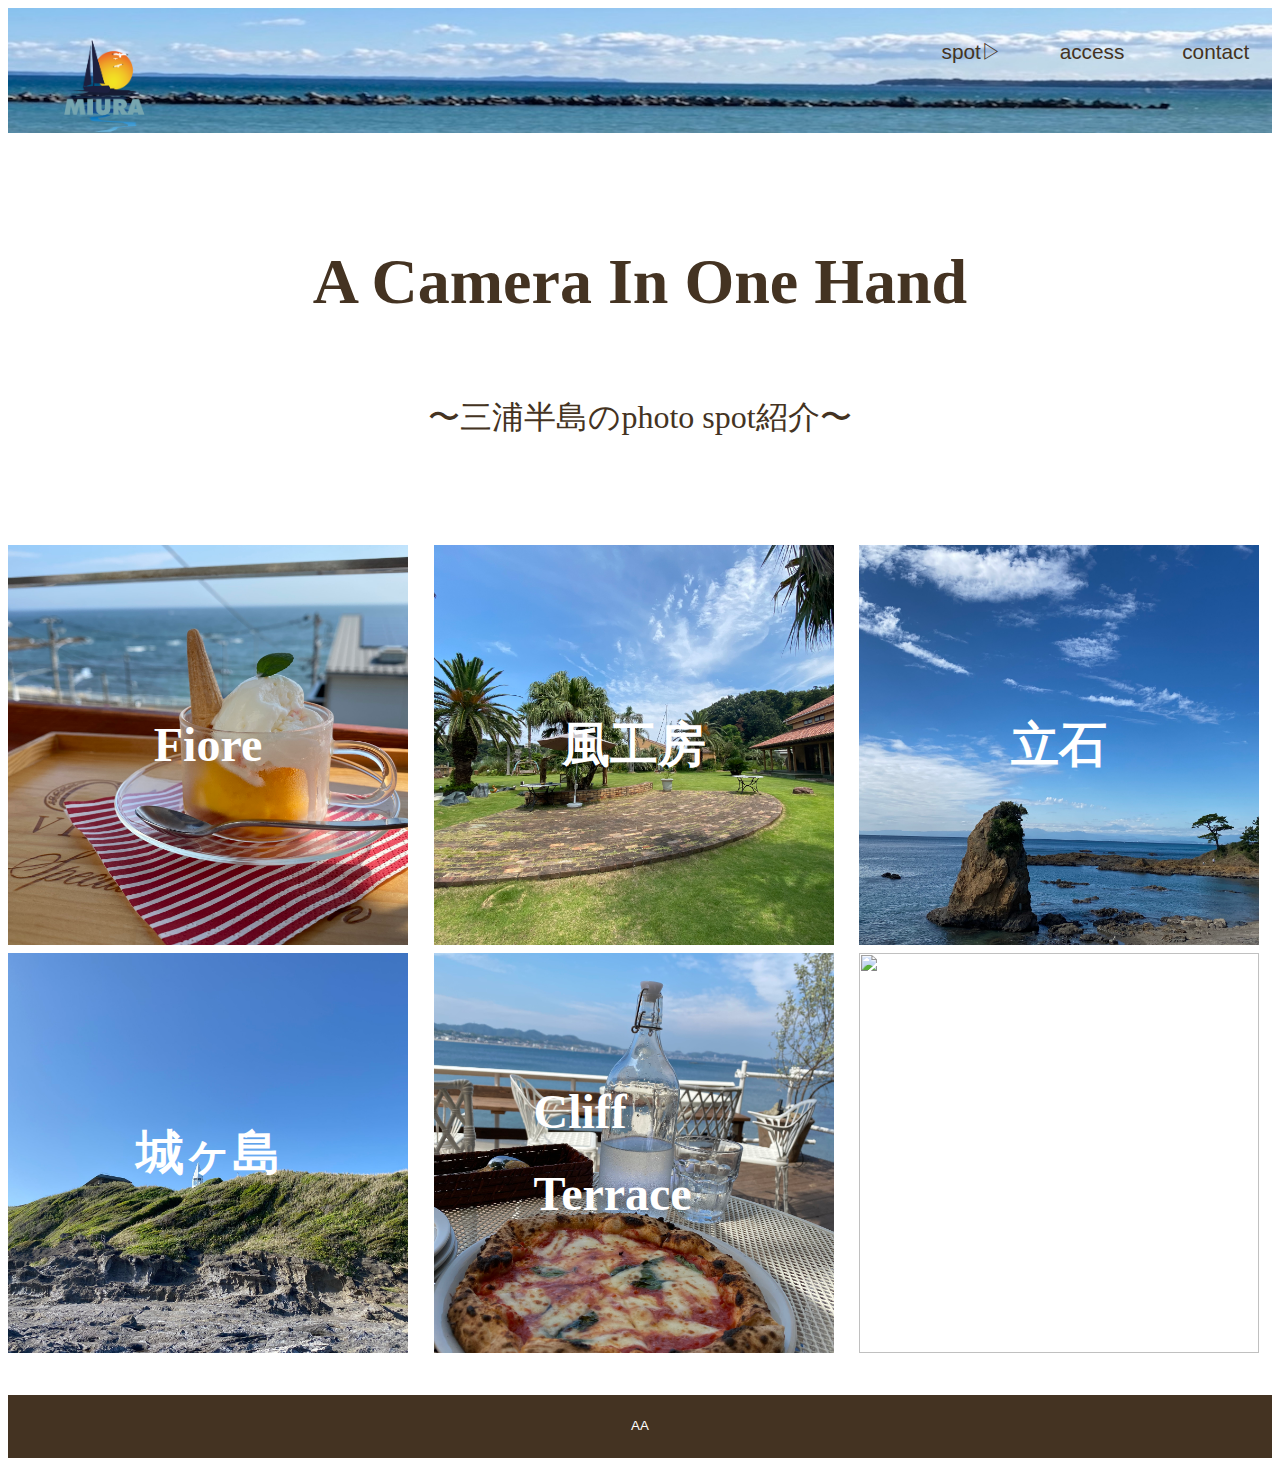
==== index.html @ 1881d77f "Update index.html" ====
<!DOCTYPE html>
<html lang="ja">
  <head>
     <meta charset="utf-8">
     <title>Miura</title>
     <meta name="description" content="三浦半島のおすすめ紹介">

<!-- CSS -->
     <link rel="stylesheet" href="http://unpkg.com/ress/dist/ress.min.css">
     <link href="https://fonts.googlapis.com/css?family=Philosopher" rel="stylesheet">
     <link href="style.css" rel="stylesheet">

<!--レスポンシブ　-->
     <meta name="viewport" content="width=device-width, initial-scale=1">

  </head>


  <body>
     <div id="home" class="big-bg">
       <header class="page-header wrapper">
         <h1><a href="index.html"><img class="logo" src="images/mainlogo.png"></a></h1>
         <!--メニュー-->
         <nav id="nav">
          <ul class="main-nav">
            <li class="has-sub"><a>spot▷</a>
              <ul class="sub">
                <li><a href="fiore.html">fiore</a></li>
                <li><a href="kazekobo.html">風工房</a></li>
                <li><a href="tateishi.html">立石</a></li>
                <li><a href="jogashima.html">城ヶ島</a></li>
                <li><a href="cliffterrace.html">Cliff Terrace</a></li>
                <li><a href="kawadu.html">河津桜</a></li>
              </ul>
             </li>  <!--spot-->

             <li><a href="access.html">access</a></li>
             <li><a href="contact.html">contact</a></li>
           </ul> <!--main-nav--->
          </nav>
       </header>

       <div class="openbtn1"><span></span><span></span><span></span></div>

     <div class="home-content wrapper">
       <h2 class="page-title">A camera in one hand</h2>
       <p>〜三浦半島のphoto spot紹介〜</p>　
     </div> <!-- home-content -->

     <div class="grid">  <!--- 写真  -->
       <div class="item">
         <a href="fiore.html"><img class="picture" src="images/home1.jpg" alt="">
         <p>Fiore</p>
         </a>
       </div>
       <div class="item">
         <a href="kazekobo.html"><img class="picture" src="images/home2.jpg" alt="">
         <p>風工房</p>
         </a>
       </div>
       <div class="item">
         <a href="tateishi.html"><img class="picture" src="images/home3.jpg" alt="">
         <p>立石</p>
         </a>
       </div>
       <div class="item">
         <a href="jogashima.html"><img class="picture" src="images/home4.jpg" alt="">
         <p>城ヶ島</p>
         </a>
       </div>
       <div class="item">
         <a href="cliffterrace.html"><img class="picture" src="images/home5.jpg" alt="">
         <p>Cliff Terrace</p>
         </a>
       </div>
       <div class="item">
         <a href="kawadu.html"><img class="picture" src="images/home10.jpg" alt="">
         <p>河津桜</p>
         </a>
       </div>
     </div><!-- /.grid -->


     <footer id="footer">
     <!--ページトップに戻る-->
       <p id="page-top"><a href="#">Page Top</a></p>
       <small>AA</small>
     </footer>

     </div><!-- /#home -->

   <script src="https://code.jquery.com/jquery-3.4.1.min.js" integrity="sha256-CSXorXvZcTkaix6Yvo6HppcZGetbYMGWSFlBw8HfCJo=" crossorigin="anonymous"></script>
   <script type="text/javascript" src="index.js"></script>
 </body>
</html>
---- style.css ----
@charset "UTF-8";
/*　共通部分
------------------------------ */
/*HEADER */
.logo {
   width: 90px;
   margin-top: 5px;
}

html {
   font-size:100%;
}
body {
   font-family:"Yu Gothic Medium", "遊ゴシック Medium", YuGothic, "遊ゴシック体", "ヒラギノ角ゴ Pro W3", sans-serif;
   line-height: 1.7;
}
a {
    text-decoration: none;
}
img {
    max-width: 100%;
}

/*header背景*/
.page-header {
    display: flex;
    justify-content: space-between;
}
.big-bg {
    background-image: url(./images/mainhome.jpg);
    height: 125px;
    margin-bottom: 40px;
    background-size: cover;
}
.wrapper {
    max-width: 1600px;
    margin: 0 auto;
    padding: 0 4%;
}


/* ハンバーガーアイコン---------------------------------*/
/*ボタン全体の形状*/
.openbtn1 {
  /*はじめは非表示に*/
    display: none;
  /*ボタンの位置*/
    position:fixed;
    top:10px;
    right: 10px;
    z-index: 999;
  /*ボタンの形状*/
    background:#666;
    cursor: pointer;
    width: 50px;
    height:50px;
    border-radius: 5px;
}

/*ボタンのアイコン設定*/
.openbtn1 span {
    display: inline-block;
    transition: all .4s;
    position: absolute;
    left: 14px;
    height: 3px;
    border-radius: 2px;
    background-color: #fff;
    width: 45%;
}

.openbtn1 span:nth-of-type(1) {
    top:15px; 
}

.openbtn1 span:nth-of-type(2) {
    top:23px;
}

.openbtn1 span:nth-of-type(3) {
    top:31px;
}

/*activeクラスが付与された後のボタンのアイコン設定*/
.openbtn1.active span:nth-of-type(1) {
    top: 18px;
    left: 18px;
    transform: translateY(6px) rotate(-45deg);
    width: 30%;
}

.openbtn1.active span:nth-of-type(2) {
    opacity: 0;
}

.openbtn1.active span:nth-of-type(3) {
    top: 30px;
    left: 18px;
    transform: translateY(-6px) rotate(45deg);
    width: 30%;
}

/*fadeDownクラスが付与された後のボタンの出現アニメーション設定*/
.fadeDown {
    animation-name: fadeDownAnime;
    animation-duration: 0.5s;
    animation-fill-mode: forwards;
    opacity: 0;
    display: block;
}
@keyframes fadeDownAnime {
  from {
    opacity: 0;
    transform: translateY(-100px);
  }

  to {
    opacity: 1;
    transform: translateY(0);
  }
}

/*.doneクラスがついたヘッダー*/
.page-header.dnone {
    opacity: 0;/*透過0にして非表示に*/
}

/*メニューボタンをクリックした際に付与されるpanelactiveクラスがついたら*/
.page-header.dnone.panelactive {
    opacity: 1;/*不透明にして出現*/
}


/*==ヘッダーのテキストナビゲーションの形状*/
.main-nav {
    list-style: none;
    display: flex;
    justify-content: center;
    gap: 15%;
}

#nav ul li a {
    display: block;
    text-decoration: none;
    color: #432;
    padding:10px;
    font-size: 1.3rem;
}
#contact .main-nav li a {
  color: #fff;
}
#contact .sub li a {
  color: #432;
}

#nav ul li.current a,
#nav ul li a:hover {
    color: #0090aa; 
}

/*.doneクラスがついたヘッダーのテキストナビゲーションの形状*/
.page-header.dnone #nav {
    /*固定位置にして最背面に*/
    position:fixed;
    top: 0;
    left: 0;
    z-index: -1;
    /*高さと幅*/  
    width:100%;
    height: 100vh;
    /*天地中央＆テキスト中央揃え*/  
    display: flex;
    justify-content: center;
    align-items: center;
    text-align: center;
    /*はじめは透過0に*/  
    opacity: 0;
    transition: all 0.4s;
}

/*メニューボタンをクリックした際に付与されるpanelactiveクラスがついたナビゲーションの形状*/
.page-header.dnone.panelactive #nav {
    opacity: 1;/*不透明に*/
    z-index:3;/*最前面に*/
    background:#eee;
}

.page-header.dnone.panelactive #nav ul {
    display:block;/*flexの横並びをblockにして縦並びに*/
}


/*リストの形状*/

.page-header.dnone.panelactive #nav li a {
    color: #432;
    text-decoration: none;
    padding:10px;
    display: block;
    text-transform: uppercase;
    letter-spacing: 0.1em;
    font-weight: bold;
    transition:all 0.3s;
}
/*アコーディオン*/
/*2階層目以降は横並びにしない*/
.sub {
    display: block;
    list-style: none;
}
/*下の階層のulや矢印の基点にするためliにrelativeを指定*/
nav ul li {
    position: relative;
}

/*== 2・3階層目の共通設定 */
/*下の階層を持っているulの指定*/
nav li.has-sub ul {
  /*絶対配置で位置を指定*/
    position: absolute;
    left:100%;/*0=縦方向*/
    top:10px;/*62px=縦方向*/
    z-index: 4;
  /*形状を指定*/
    background: #eee;
    width:180px;
  /*はじめは非表示*/
    visibility: hidden;
    opacity: 0;
  /*アニメーション設定*/
    transition: all .3s;
}

/*hoverしたら表示*/
nav li.has-sub:hover > ul,
nav li.has-sub ul li:hover > ul,
nav li.has-sub:active > ul,
nav li.has-sub ul li:active > ul {
    visibility: visible;
    opacity: 1;
}

/*ナビゲーションaタグの形状*/
nav li.has-sub ul li a {
    color: #fff;
    border-bottom:solid 1px lightgray;
}

nav li.has-sub ul li:last-child a {
    border-bottom:none;
}

nav li.has-sub ul li a:hover,
nav li.has-sub ul li a:active {
    background:lightgray;
}


/* タイトルとp */
.home-content wrapper {
    margin-top: 10px;
    /*max-width: 600px;*/
}
.page-title {
    font-size: 4rem;
    font-family: "遊ゴシック体";
    text-transform: capitalize;
    font-weight: bold;
    color: #432;
    text-align: center;
}

.home-content p {
    font-size: 2rem;
    font-family: "遊ゴシック体";
    text-transform: none;
    font-weight: normal;
    color: #432;
    text-align: center;
    margin: 10px 0 10px;
}

/* HOMEの写真　*/
.grid {
    display: grid;
    gap: 1%;
    grid-template-columns: repeat(auto-fit, minmax(400px, 1fr));
    margin-top: 5%;
    margin-bottom: 50px;
}
.item {
    position: relative;
    width: 400px;
    height: 400px;
}
.item p {
    position: absolute;
    color: #fff;
    font-weight: bold;
    font-size: 3rem;
    font-family: cursive;
    top: 50%;
    left: 50%;
    -ms-transform: translate(-50%,-50%);
    -webkit-transform: translate(-50%,-50%);
    transform: translate(-50%,-50%);
    margin: 0;
    padding: 0;
}
.item img:hover {
    -webkit-filter: grayscale(100%);
    -moz-filter: grayscale(100%);
    -ms-filter: grayscale(100%);
    -o-filter: grayscale(100%);
    filter: grayscale(100%);
}
.item img {
    width: 400px;
    height: 400px;
    object-fit: cover;
}

/*各ページ-----------------------------------------------------*/
.sub-title {
    font-size: 2.5rem;
    font-family: "遊ゴシック体";
    text-transform: uppercase;
    font-weight: normal;
    text-align: center;
    color: #432;
    display: flex;
    flex-direction: column;
}
.sub-title img {
    width: 90%; /*1200px*/
    height: 50%; /*650px*/
    object-fit: cover;
    margin: 0 auto;
}

.page-contents {
    display: grid;
    gap: 50px;
    grid-template-columns: repeat(auto-fit, minmax(350px, 1fr));
    margin-top: 6%;
    margin-bottom: 50px;
}
.item-title {
    border-bottom: 3px dotted #000;
    font-family: "遊ゴシック体";
    font-size: 1.25rem;
    font-weight: bold;
    color: #432;
    width: 350px;
}
.image img {
    width: 350px;
    height: 350px;
    margin-top: 10px;
    float: left;
}
.item-txt {
    font-family: "遊ゴシック体";
    font-size: 1rem;
    color: #432;
    width: 250px;
    height: 250px;
    margin-top: 10px;
    margin-left: 20px;
    float: left;
}
/* 地図　*/
#location {
    padding: 4% 0;
    font-family: "遊ゴシック体";
    color: #432;
}
#location .wrapper {
    display: flex;
    justify-content: space-around;
}
.location-info {
    width: 40%;
}
.location-info p {
    padding: 12px 10px;
    font-size: 1rem;
}
.location-map {
    width: 50%;
}
.location-title {
    border-bottom: 3px dotted #000;
    font-size: 1.25rem;
    text-transform: uppercase;
}

/* iframe */
iframe {
    width: 100%;
}
/*access------------------------------------------------*/
.access-title {
    font-size: 2.5rem;
    font-family: "遊ゴシック体";
    text-transform: uppercase;
    font-weight: normal;
    text-align: center;
    color: #432;
}
.access-title p {
    background-color: blanchedalmond;
    margin: 50px 10px;
}
.access-contents {
    display: flex;
    flex-direction: column;
}

.access-contents img {
    width: auto;
    height: auto;
}
/* Contact---------------------------------------------*/
#contact {
    background-image: url(./images/contact.jpg);
    min-height: 100vh;
    background-size: cover;
    background-position: center top;
    background-repeat: no-repeat;
    margin: 0;
}
#contact .page-title {
    color: #fff;
    margin-top: 5px;
    margin-bottom: 5px;
}

/*フォーム　*/
/*form div {
    margin-bottom: 14px;
}*/
label {
    font-size: 1.125rem;
    margin-bottom: 10px;
    display: block;
    color: #fff;
}
input[type="text"],
input[type="email"],
textarea {
    background: rgba(255,255,255,.5);
    border: 1px #fff solid;
    border-radius: 5px;
    padding: 10px;
    font-size: 1rem;
}
input[type="text"],
input[type="email"] {
    width: 100%;
    max-width: 240px;
}
textarea {
    width: 100%;
    max-width: 480px;
    height: 6rem;
}
input[type="submit"] {
    border: none;
    cursor: pointer;
    line-height: 1;
}
.button {
    font-size: 1.2rem;
    background: #0090aa;
    color: #fff;
    border-radius: 5px;
    padding: 10px 20px;
}
.button:hover {
    background:#004b83;
}

/*----------------------pagetop-----------------*/
#page-top a {
    display: flex;
    justify-content:center;
    align-items:center;
    background:#004b83;
    border-radius: 5px;
    width: 60px;
    height: 60px;
    color: #fff;
    text-align: center;
    text-transform: uppercase;
    text-decoration: none;
    font-size:0.6rem;
    transition:all 0.3s;
}
#page-top a:hover {
    background: #777;
}

  /*リンクを右下に固定*/
#page-top {
    position: fixed;
    right: 10px;
    bottom:10px;
    z-index: 2;
  /*はじめは非表示*/
    opacity: 0;
    transform: translateY(100px);
}

  /*　上に上がる動き　*/

#page-top.UpMove {
    animation: UpAnime 0.5s forwards;
}
@keyframes UpAnime {
    from {
      opacity: 0;
      transform: translateY(100px);
    }
    to {
      opacity: 1;
    transform: translateY(0);
    }
}

  /*　下に下がる動き　*/
#page-top.DownMove {
    animation: DownAnime 0.5s forwards;
}
@keyframes DownAnime {
    from {
      opacity: 1;
      transform: translateY(0);
    }
    to {
      opacity: 1;
      transform: translateY(100px);
    }
}
/*------------------footer--------------------------*/
small {
    background:#432;
    color:#fff;
    display: block;
    text-align: center;
    padding:20px;
}
#footer {
    position: relative;
    z-index: 2;
}



/*モバイル版
--------------------------------------------------------------------------　*/
@media (max-width: 600px) {
  .page-title {
      font-size: 2.5rem;
  }
  .page-header {
      flex-direction: column;
      align-items: center;
  }
  .main-nav {
     justify-content: space-between;
  }
   /* HOME */
  .home-content {
      margin-top: 20%;
  }
  .grid {
      min-height: 3500px;
      width: 100%;
  }
  /*.item {
     width: 350px;
     height: 350px;
  }*/
 /* .item img {
     width: 350px;
     height: 350px;
  }*/
  /* 各ページ */
  .page-contents {
      flex-direction: column;
  }
  #location {
      flex-direction: column;
  }

  /* access */
  .access-content {
      margin-top: 20%;
  }

  /* CONTACT */
  #contact .page-title {
      margin-top: 5%;
  }
  /*フォーム　*/
  input[type="text"],
  input[type="email"],
  textarea {
      max-width: 100%;
  }
  /*地図*/
  #location .wrapper {
     flex-direction: column;
  }
  .location-info,
  .location-map {
     width: 100%;
  }
  /*footer*/
   #footer{
      width: 100%;
  }
}/*media*/
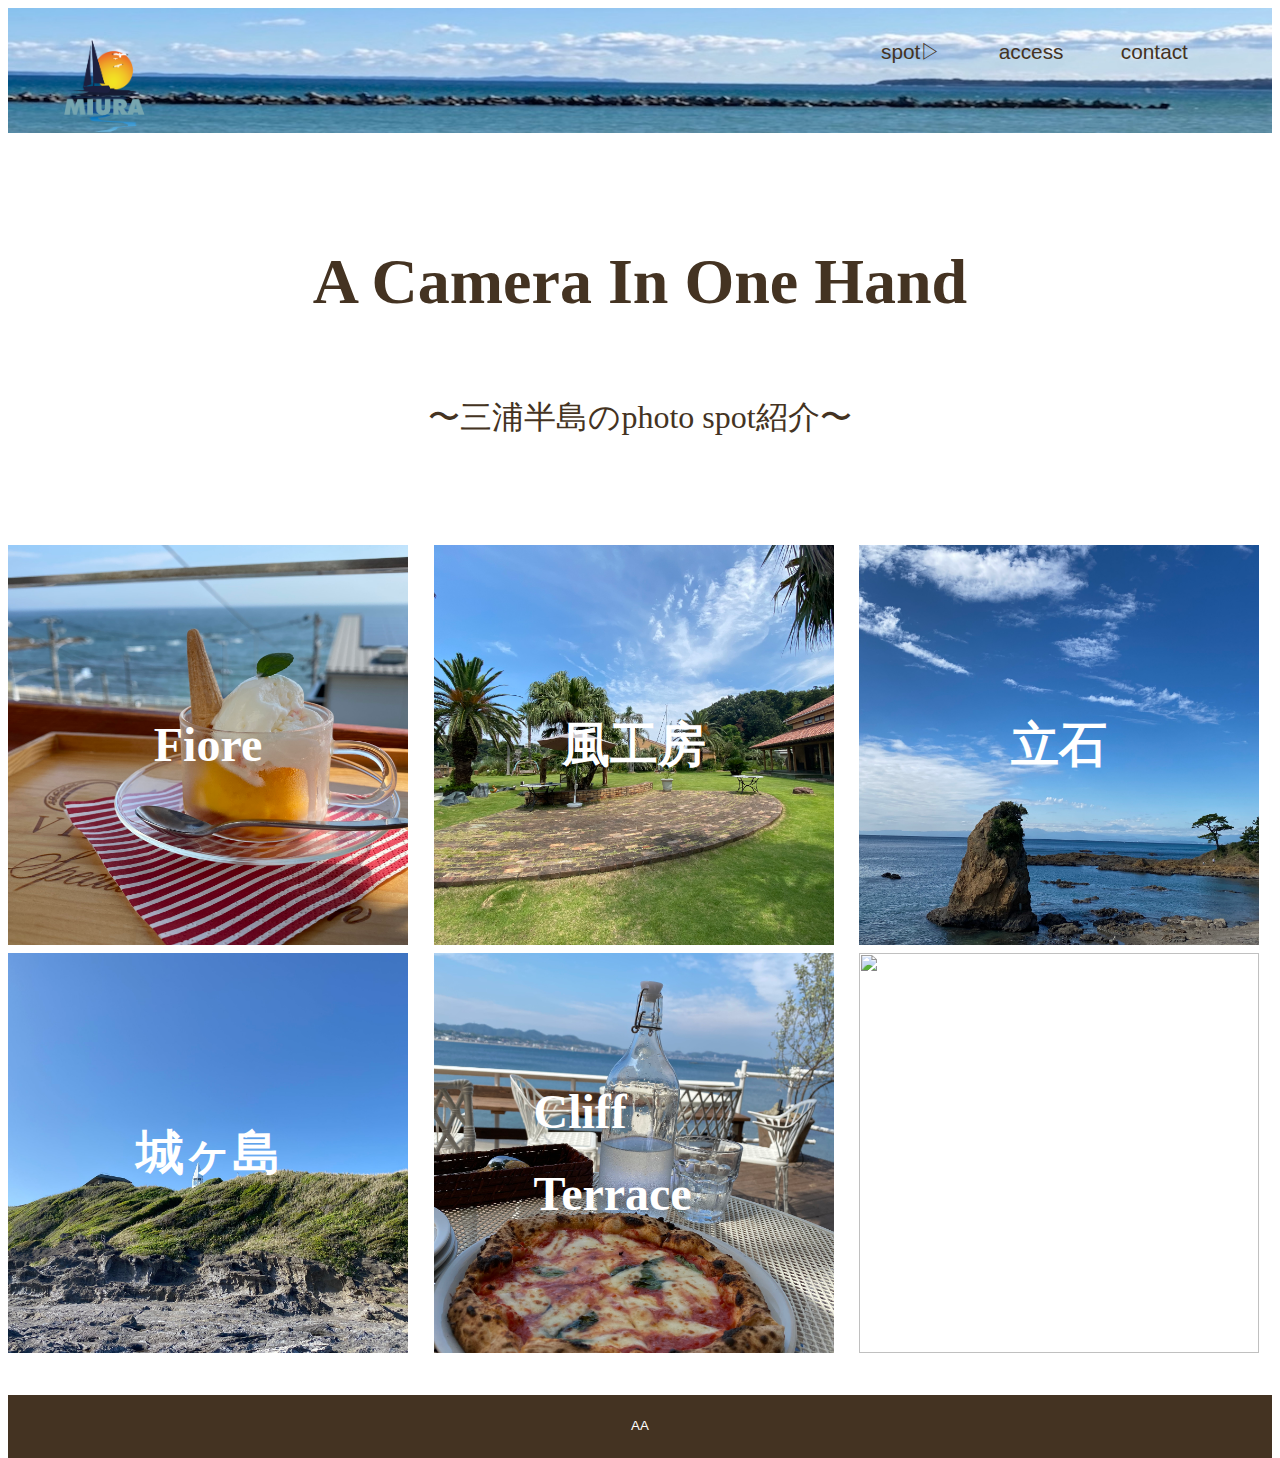
==== commit 33cdb17c: "Update index.html" ====
--- a/index.html
+++ b/index.html
@@ -23,7 +23,7 @@
          <!--メニュー-->
          <nav id="nav">
           <ul class="main-nav">
-            <li class="has-sub"><a>spot▷</a>
+            <li class="has-sub"><a>spot<span>▷</span></a>
               <ul class="sub">
                 <li><a href="fiore.html">fiore</a></li>
                 <li><a href="kazekobo.html">風工房</a></li>
--- a/style.css
+++ b/style.css
@@ -132,11 +132,16 @@
 
 
 /*==ヘッダーのテキストナビゲーションの形状*/
+#nav {
+    width: 374px;
+}
 .main-nav {
     list-style: none;
     display: flex;
     justify-content: center;
-    gap: 15%;
+    gap: 10%;
+    padding-left: 0;
+    padding-right: 0;
 }
 
 #nav ul li a {
@@ -233,9 +238,7 @@
 
 /*hoverしたら表示*/
 nav li.has-sub:hover > ul,
-nav li.has-sub ul li:hover > ul,
-nav li.has-sub:active > ul,
-nav li.has-sub ul li:active > ul {
+nav li.has-sub:active > ul {
     visibility: visible;
     opacity: 1;
 }
@@ -570,6 +573,10 @@
   .main-nav {
      justify-content: space-between;
   }
+  nav li.has-sub ul {
+     left: 0;
+     top: 62px;
+  }
    /* HOME */
   .home-content {
       margin-top: 20%;
@@ -577,21 +584,28 @@
   .grid {
       min-height: 3500px;
       width: 100%;
-  }
-  /*.item {
+      row-gap: 1%;
+  }
+  .item {
      width: 350px;
      height: 350px;
-  }*/
- /* .item img {
+  }
+  .item img {
      width: 350px;
      height: 350px;
-  }*/
+  }
+   
   /* 各ページ */
   .page-contents {
       flex-direction: column;
   }
-  #location {
-      flex-direction: column;
+  /*地図*/
+  #location .wrapper {
+     flex-direction: column;
+  }
+  .location-info,
+  .location-map {
+     width: 100%;
   }
 
   /* access */
@@ -607,16 +621,9 @@
   input[type="text"],
   input[type="email"],
   textarea {
-      max-width: 100%;
-  }
-  /*地図*/
-  #location .wrapper {
-     flex-direction: column;
-  }
-  .location-info,
-  .location-map {
-     width: 100%;
-  }
+      max-width: 80%;
+  }
+  
   /*footer*/
    #footer{
       width: 100%;
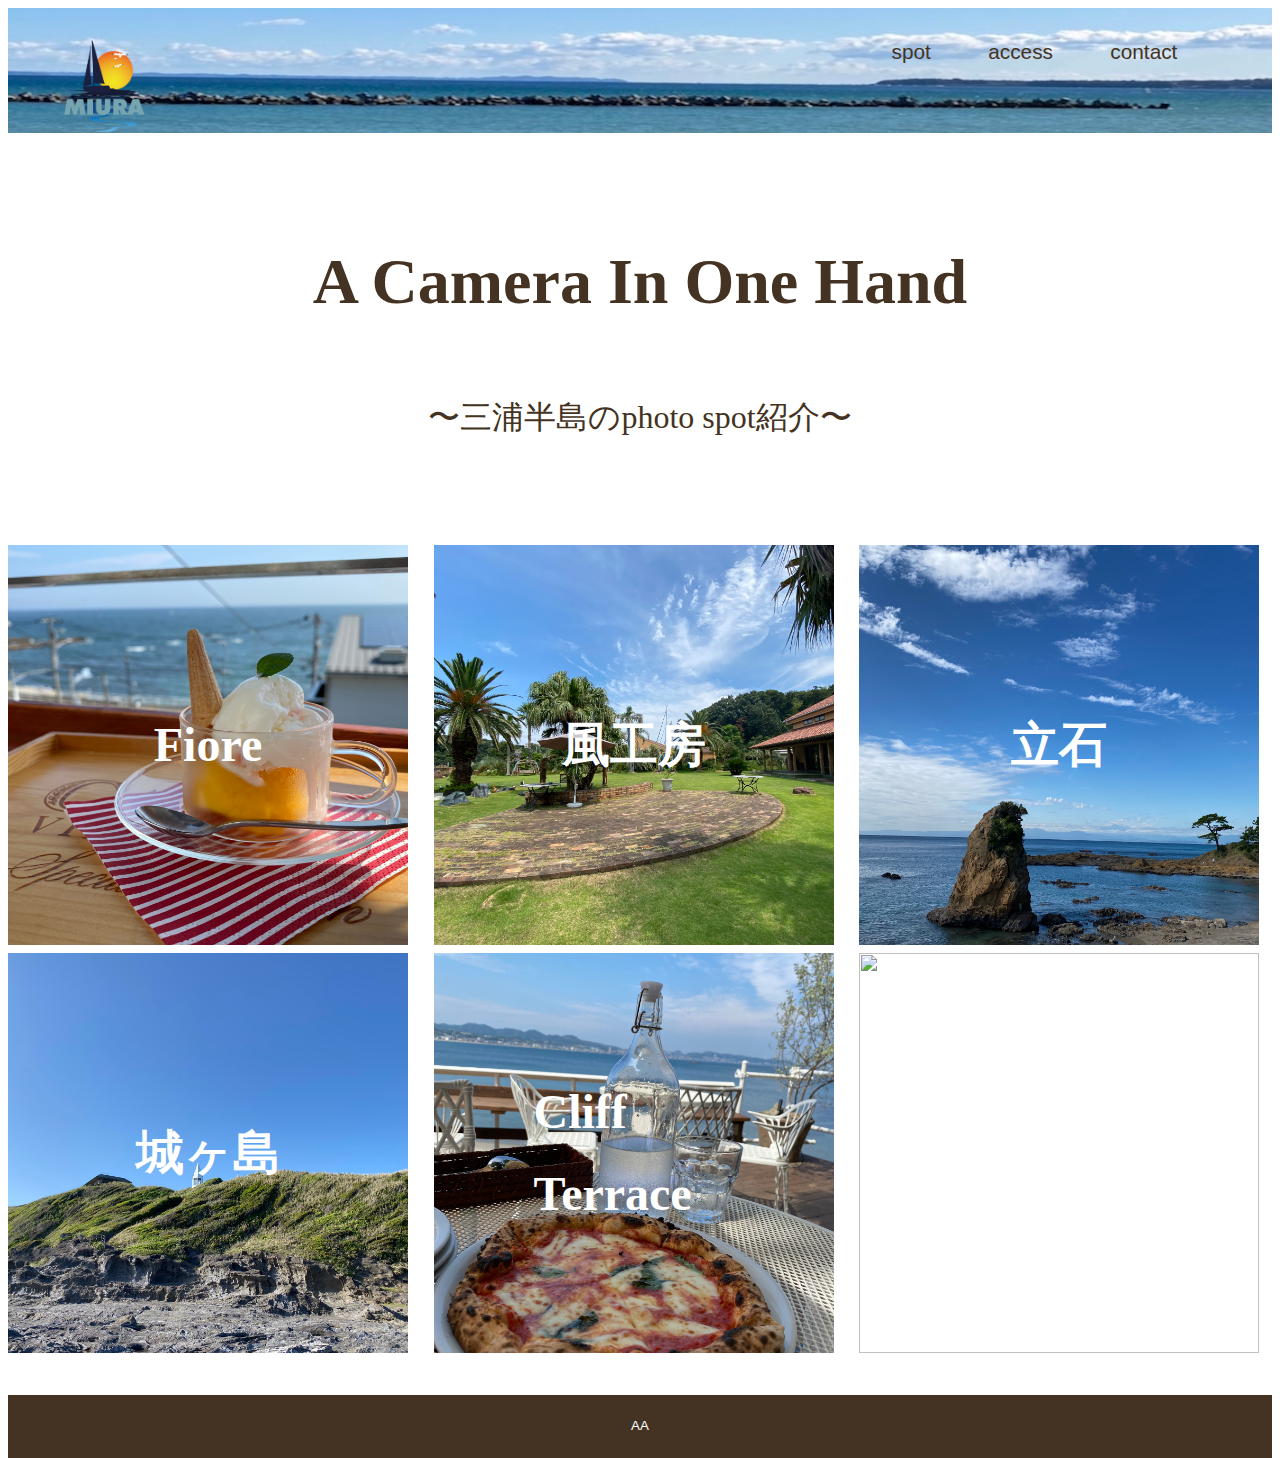
==== commit b9881c72: "Update index.html" ====
--- a/index.html
+++ b/index.html
@@ -23,7 +23,7 @@
          <!--メニュー-->
          <nav id="nav">
           <ul class="main-nav">
-            <li class="has-sub"><a>spot<span>▷</span></a>
+            <li class="has-sub"><a>spot</a>
               <ul class="sub">
                 <li><a href="fiore.html">fiore</a></li>
                 <li><a href="kazekobo.html">風工房</a></li>
--- a/style.css
+++ b/style.css
@@ -573,7 +573,7 @@
   .main-nav {
      justify-content: space-between;
   }
-  nav li.has-sub ul {
+  nav li.has-sub ul {/*縦方向*/
      left: 0;
      top: 62px;
   }
@@ -623,7 +623,13 @@
   textarea {
       max-width: 80%;
   }
-  
+  textarea {
+     height: 2rem;
+  }
+  .button {
+     font-size: 1rem;
+     padding: 13px 25px;
+  }
   /*footer*/
    #footer{
       width: 100%;
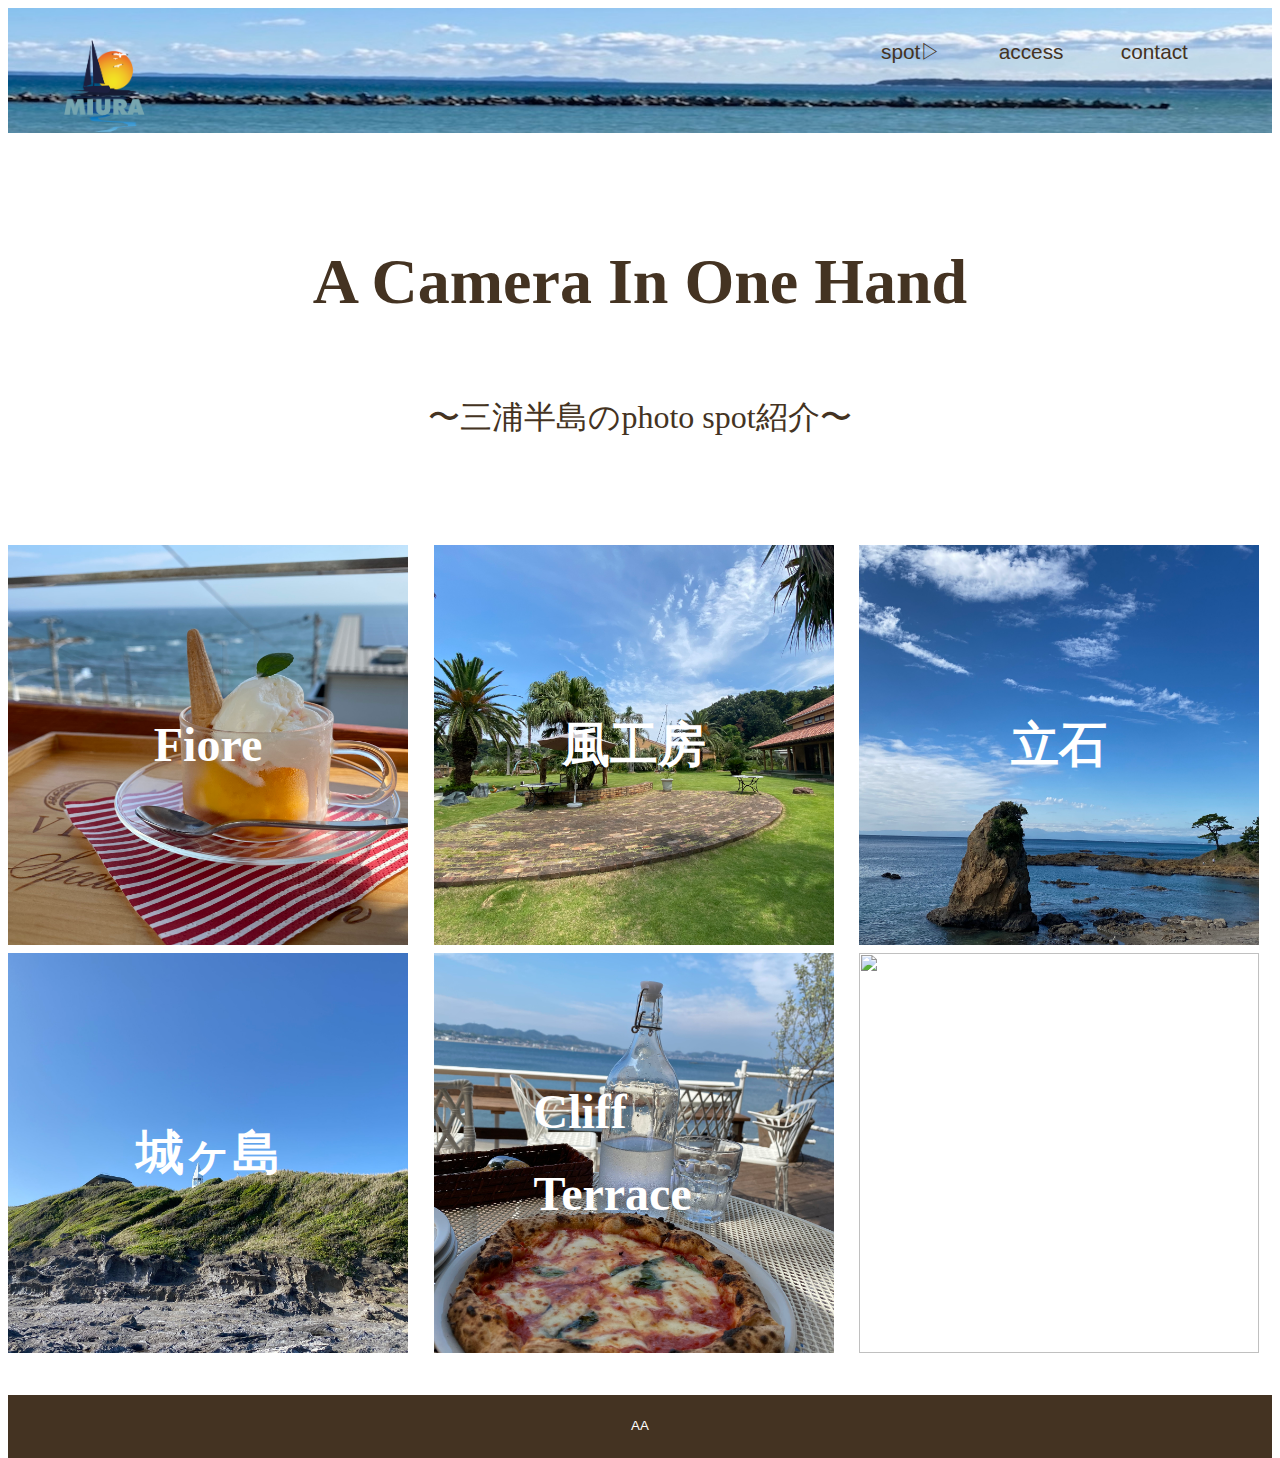
==== commit 285b2bce: "Update index.html" ====
--- a/index.html
+++ b/index.html
@@ -23,7 +23,7 @@
          <!--メニュー-->
          <nav id="nav">
           <ul class="main-nav">
-            <li class="has-sub"><a>spot</a>
+            <li class="has-sub"><a>spot▷</a>
               <ul class="sub">
                 <li><a href="fiore.html">fiore</a></li>
                 <li><a href="kazekobo.html">風工房</a></li>
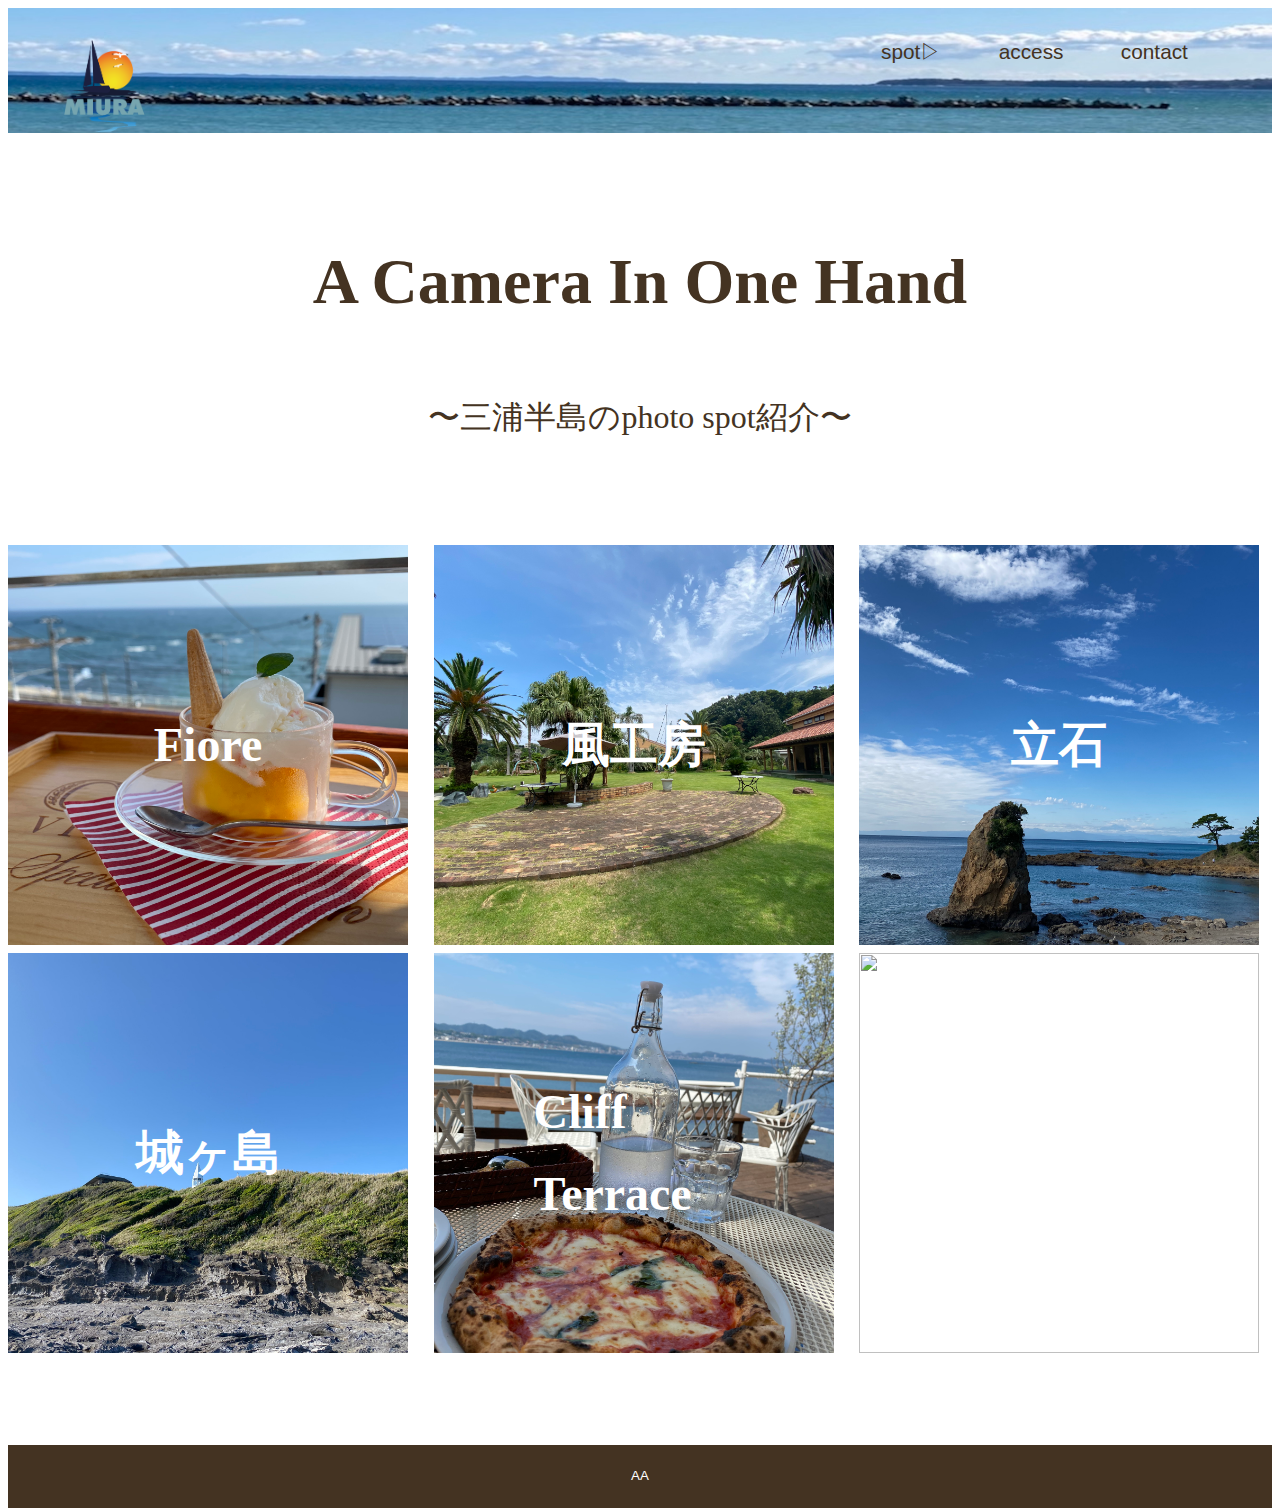
==== commit 9c66f679: "Update index.html" ====
--- a/index.html
+++ b/index.html
@@ -1,27 +1,26 @@
 <!DOCTYPE html>
 <html lang="ja">
   <head>
-     <meta charset="utf-8">
-     <title>Miura</title>
-     <meta name="description" content="三浦半島のおすすめ紹介">
+    <meta charset="utf-8">
+    <title>Miura</title>
+    <meta name="description" content="三浦半島のおすすめ紹介">
 
 <!-- CSS -->
-     <link rel="stylesheet" href="http://unpkg.com/ress/dist/ress.min.css">
-     <link href="https://fonts.googlapis.com/css?family=Philosopher" rel="stylesheet">
-     <link href="style.css" rel="stylesheet">
+    <link rel="stylesheet" href="http://unpkg.com/ress/dist/ress.min.css">
+    <link href="https://fonts.googlapis.com/css?family=Philosopher" rel="stylesheet">
+    <link href="style.css" rel="stylesheet">
 
 <!--レスポンシブ　-->
-     <meta name="viewport" content="width=device-width, initial-scale=1">
+    <meta name="viewport" content="width=device-width, initial-scale=1">
 
   </head>
 
-
   <body>
-     <div id="home" class="big-bg">
-       <header class="page-header wrapper">
-         <h1><a href="index.html"><img class="logo" src="images/mainlogo.png"></a></h1>
-         <!--メニュー-->
-         <nav id="nav">
+    <div id="home" class="big-bg">
+      <header class="page-header wrapper">
+        <h1><a href="index.html"><img class="logo" src="images/mainlogo.png"></a></h1>
+       <!--メニュー-->
+        <nav id="nav">
           <ul class="main-nav">
             <li class="has-sub"><a>spot▷</a>
               <ul class="sub">
@@ -32,64 +31,60 @@
                 <li><a href="cliffterrace.html">Cliff Terrace</a></li>
                 <li><a href="kawadu.html">河津桜</a></li>
               </ul>
-             </li>  <!--spot-->
+            </li>  <!--spot-->
+            <li><a href="access.html">access</a></li>
+            <li><a href="contact.html">contact</a></li>
+          </ul> <!--main-nav--->
+        </nav>
+      </header>
 
-             <li><a href="access.html">access</a></li>
-             <li><a href="contact.html">contact</a></li>
-           </ul> <!--main-nav--->
-          </nav>
-       </header>
+      <div class="openbtn1"><span></span><span></span><span></span></div>
 
-       <div class="openbtn1"><span></span><span></span><span></span></div>
+      <div class="home-content wrapper">
+        <h2 class="page-title">A camera in one hand</h2>
+        <p>〜三浦半島のphoto spot紹介〜</p>　
+      </div> <!-- home-content -->
 
-     <div class="home-content wrapper">
-       <h2 class="page-title">A camera in one hand</h2>
-       <p>〜三浦半島のphoto spot紹介〜</p>　
-     </div> <!-- home-content -->
+      <div class="grid">  <!--- 写真  -->
+        <div class="item">
+          <a href="fiore.html"><img class="picture" src="images/home1.jpg" alt="">
+          <p>Fiore</p>
+          </a>
+        </div>
+        <div class="item">
+          <a href="kazekobo.html"><img class="picture" src="images/home2.jpg" alt="">
+          <p>風工房</p>
+          </a>
+        </div>
+        <div class="item">
+          <a href="tateishi.html"><img class="picture" src="images/home3.jpg" alt="">
+          <p>立石</p>
+          </a>
+        </div>
+        <div class="item">
+          <a href="jogashima.html"><img class="picture" src="images/home4.jpg" alt="">
+          <p>城ヶ島</p>
+          </a>
+        </div>
+        <div class="item">
+          <a href="cliffterrace.html"><img class="picture" src="images/home5.jpg" alt="">
+          <p>Cliff Terrace</p>
+          </a>
+        </div>
+        <div class="item">
+          <a href="kawadu.html"><img class="picture" src="images/home10.jpg" alt="">
+          <p>河津桜</p>
+          </a>
+        </div>
+      </div><!-- /.grid -->
+      <footer id="footer">
+       <!--ページトップに戻る-->
+        <p id="page-top"><a href="#">Page Top</a></p>
+        <small>AA</small>
+      </footer>
+    </div><!-- /#home -->
 
-     <div class="grid">  <!--- 写真  -->
-       <div class="item">
-         <a href="fiore.html"><img class="picture" src="images/home1.jpg" alt="">
-         <p>Fiore</p>
-         </a>
-       </div>
-       <div class="item">
-         <a href="kazekobo.html"><img class="picture" src="images/home2.jpg" alt="">
-         <p>風工房</p>
-         </a>
-       </div>
-       <div class="item">
-         <a href="tateishi.html"><img class="picture" src="images/home3.jpg" alt="">
-         <p>立石</p>
-         </a>
-       </div>
-       <div class="item">
-         <a href="jogashima.html"><img class="picture" src="images/home4.jpg" alt="">
-         <p>城ヶ島</p>
-         </a>
-       </div>
-       <div class="item">
-         <a href="cliffterrace.html"><img class="picture" src="images/home5.jpg" alt="">
-         <p>Cliff Terrace</p>
-         </a>
-       </div>
-       <div class="item">
-         <a href="kawadu.html"><img class="picture" src="images/home10.jpg" alt="">
-         <p>河津桜</p>
-         </a>
-       </div>
-     </div><!-- /.grid -->
-
-
-     <footer id="footer">
-     <!--ページトップに戻る-->
-       <p id="page-top"><a href="#">Page Top</a></p>
-       <small>AA</small>
-     </footer>
-
-     </div><!-- /#home -->
-
-   <script src="https://code.jquery.com/jquery-3.4.1.min.js" integrity="sha256-CSXorXvZcTkaix6Yvo6HppcZGetbYMGWSFlBw8HfCJo=" crossorigin="anonymous"></script>
-   <script type="text/javascript" src="index.js"></script>
- </body>
+    <script src="https://code.jquery.com/jquery-3.4.1.min.js" integrity="sha256-CSXorXvZcTkaix6Yvo6HppcZGetbYMGWSFlBw8HfCJo=" crossorigin="anonymous"></script>
+    <script type="text/javascript" src="index.js"></script>
+  </body>
 </html>
--- a/style.css
+++ b/style.css
@@ -37,7 +37,6 @@
     margin: 0 auto;
     padding: 0 4%;
 }
-
 
 /* ハンバーガーアイコン---------------------------------*/
 /*ボタン全体の形状*/
@@ -289,7 +288,8 @@
     gap: 1%;
     grid-template-columns: repeat(auto-fit, minmax(400px, 1fr));
     margin-top: 5%;
-    margin-bottom: 50px;
+    margin-bottom: 100px;
+    height: auto;
 }
 .item {
     position: relative;
@@ -582,7 +582,7 @@
       margin-top: 20%;
   }
   .grid {
-      min-height: 3500px;
+      height: auto;/*3500px*/
       width: 100%;
       row-gap: 1%;
   }
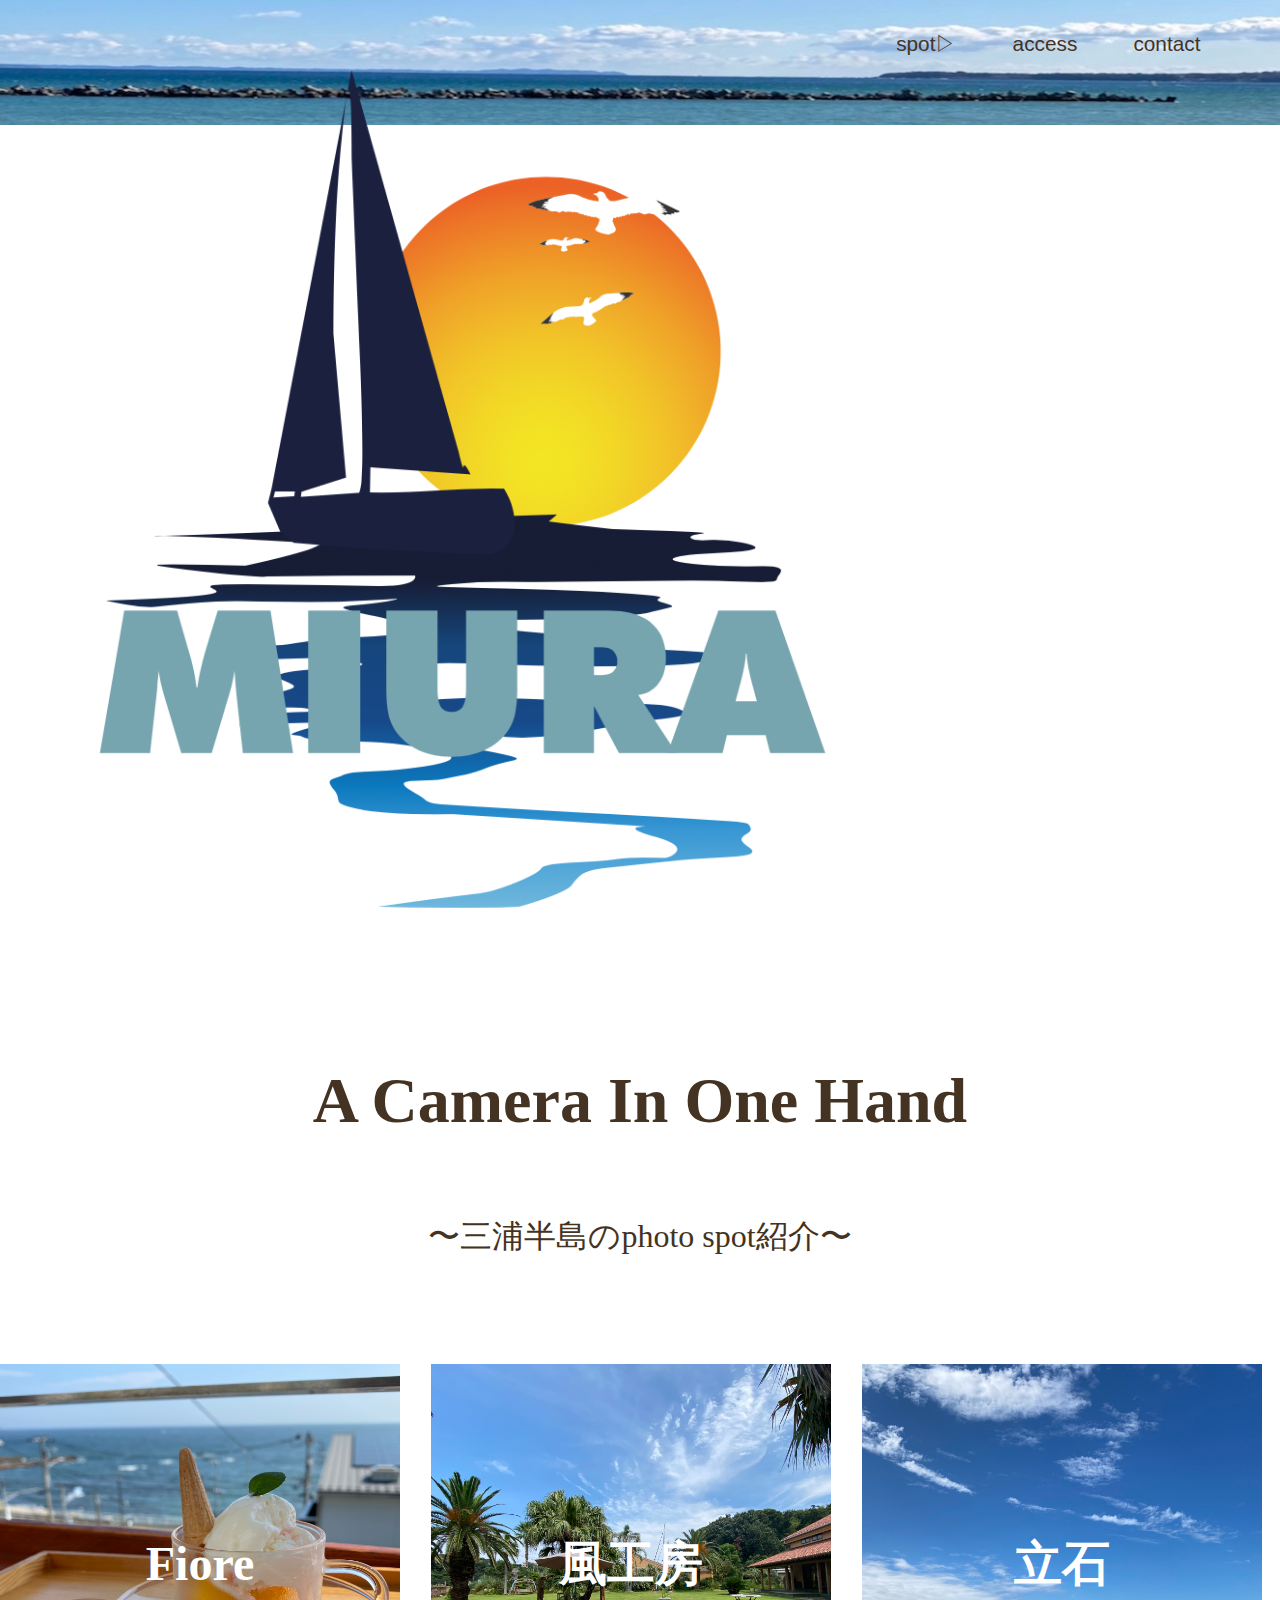
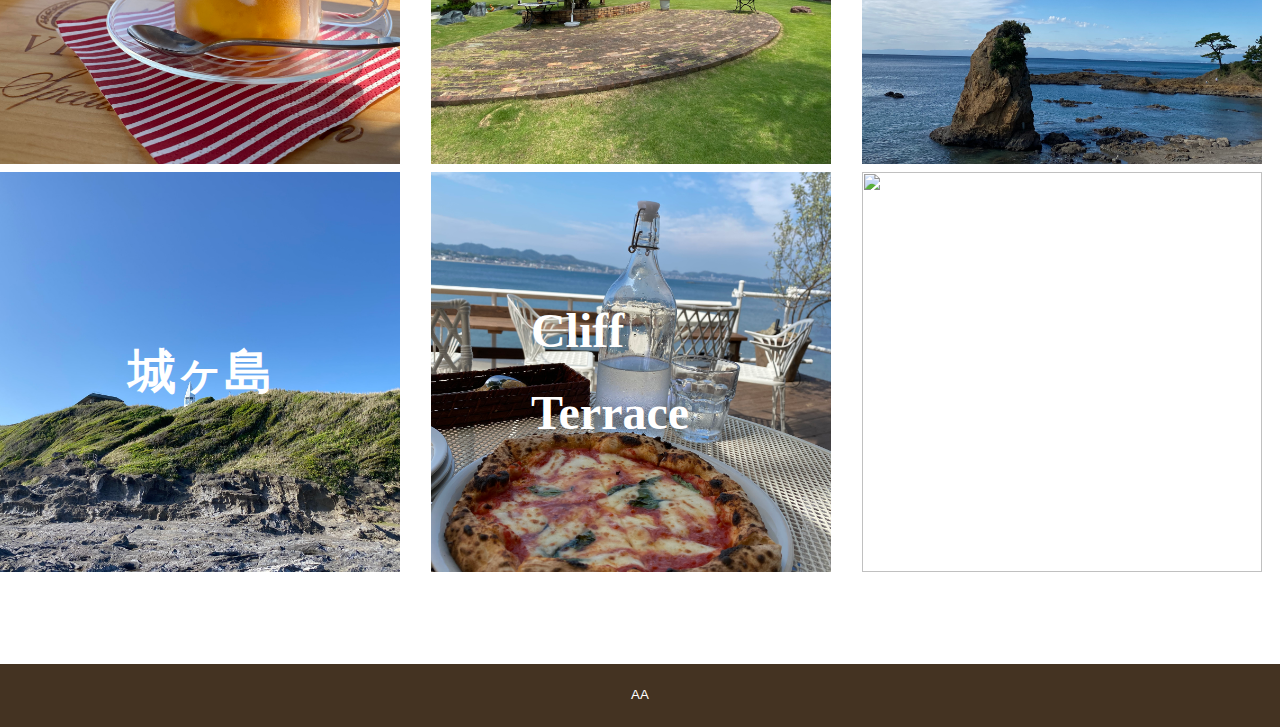
==== commit 992f2b65: "Update index.html" ====
--- a/index.html
+++ b/index.html
@@ -18,7 +18,7 @@
   <body>
     <div id="home" class="big-bg">
       <header class="page-header wrapper">
-        <h1><a href="index.html"><img class="logo" src="images/mainlogo.png"></a></h1>
+        <h1><a href="index.html"><img src="images/mainlogo.png"></a></h1>
        <!--メニュー-->
         <nav id="nav">
           <ul class="main-nav">
--- a/style.css
+++ b/style.css
@@ -6,13 +6,14 @@
    width: 90px;
    margin-top: 5px;
 }
-
 html {
    font-size:100%;
 }
 body {
-   font-family:"Yu Gothic Medium", "遊ゴシック Medium", YuGothic, "遊ゴシック体", "ヒラギノ角ゴ Pro W3", sans-serif;
+   font-family: "Yu Gothic Medium", "遊ゴシック Medium", YuGothic, "遊ゴシック体", "ヒラギノ角ゴ Pro W3", sans-serif;
    line-height: 1.7;
+   margin: 0;
+   padding: 0;
 }
 a {
     text-decoration: none;
@@ -20,7 +21,6 @@
 img {
     max-width: 100%;
 }
-
 /*header背景*/
 .page-header {
     display: flex;
@@ -44,18 +44,17 @@
   /*はじめは非表示に*/
     display: none;
   /*ボタンの位置*/
-    position:fixed;
-    top:10px;
+    position: fixed;
+    top: 10px;
     right: 10px;
     z-index: 999;
   /*ボタンの形状*/
-    background:#666;
+    background: #666;
     cursor: pointer;
     width: 50px;
-    height:50px;
+    height: 50px;
     border-radius: 5px;
 }
-
 /*ボタンのアイコン設定*/
 .openbtn1 span {
     display: inline-block;
@@ -67,19 +66,15 @@
     background-color: #fff;
     width: 45%;
 }
-
 .openbtn1 span:nth-of-type(1) {
     top:15px; 
 }
-
 .openbtn1 span:nth-of-type(2) {
     top:23px;
 }
-
 .openbtn1 span:nth-of-type(3) {
     top:31px;
 }
-
 /*activeクラスが付与された後のボタンのアイコン設定*/
 .openbtn1.active span:nth-of-type(1) {
     top: 18px;
@@ -87,18 +82,15 @@
     transform: translateY(6px) rotate(-45deg);
     width: 30%;
 }
-
 .openbtn1.active span:nth-of-type(2) {
     opacity: 0;
 }
-
 .openbtn1.active span:nth-of-type(3) {
     top: 30px;
     left: 18px;
     transform: translateY(-6px) rotate(45deg);
     width: 30%;
 }
-
 /*fadeDownクラスが付与された後のボタンの出現アニメーション設定*/
 .fadeDown {
     animation-name: fadeDownAnime;
@@ -112,24 +104,19 @@
     opacity: 0;
     transform: translateY(-100px);
   }
-
   to {
     opacity: 1;
     transform: translateY(0);
   }
 }
-
 /*.doneクラスがついたヘッダー*/
 .page-header.dnone {
     opacity: 0;/*透過0にして非表示に*/
 }
-
 /*メニューボタンをクリックした際に付与されるpanelactiveクラスがついたら*/
 .page-header.dnone.panelactive {
     opacity: 1;/*不透明にして出現*/
 }
-
-
 /*==ヘッダーのテキストナビゲーションの形状*/
 #nav {
     width: 374px;
@@ -142,7 +129,6 @@
     padding-left: 0;
     padding-right: 0;
 }
-
 #nav ul li a {
     display: block;
     text-decoration: none;
@@ -156,12 +142,10 @@
 #contact .sub li a {
   color: #432;
 }
-
 #nav ul li.current a,
 #nav ul li a:hover {
     color: #0090aa; 
 }
-
 /*.doneクラスがついたヘッダーのテキストナビゲーションの形状*/
 .page-header.dnone #nav {
     /*固定位置にして最背面に*/
@@ -181,30 +165,25 @@
     opacity: 0;
     transition: all 0.4s;
 }
-
 /*メニューボタンをクリックした際に付与されるpanelactiveクラスがついたナビゲーションの形状*/
 .page-header.dnone.panelactive #nav {
     opacity: 1;/*不透明に*/
-    z-index:3;/*最前面に*/
-    background:#eee;
-}
-
+    z-index: 3;/*最前面に*/
+    background: #eee;
+}
 .page-header.dnone.panelactive #nav ul {
-    display:block;/*flexの横並びをblockにして縦並びに*/
-}
-
-
+    display: block;/*flexの横並びをblockにして縦並びに*/
+}
 /*リストの形状*/
-
 .page-header.dnone.panelactive #nav li a {
     color: #432;
     text-decoration: none;
-    padding:10px;
+    padding: 10px;
     display: block;
     text-transform: uppercase;
     letter-spacing: 0.1em;
     font-weight: bold;
-    transition:all 0.3s;
+    transition: all 0.3s;
 }
 /*アコーディオン*/
 /*2階層目以降は横並びにしない*/
@@ -216,52 +195,45 @@
 nav ul li {
     position: relative;
 }
-
 /*== 2・3階層目の共通設定 */
 /*下の階層を持っているulの指定*/
 nav li.has-sub ul {
   /*絶対配置で位置を指定*/
     position: absolute;
-    left:100%;/*0=縦方向*/
-    top:10px;/*62px=縦方向*/
+    left: 100%;/*0=縦方向*/
+    top: 10px;/*62px=縦方向*/
     z-index: 4;
   /*形状を指定*/
     background: #eee;
-    width:180px;
+    width: 180px;
   /*はじめは非表示*/
     visibility: hidden;
     opacity: 0;
   /*アニメーション設定*/
     transition: all .3s;
 }
-
 /*hoverしたら表示*/
 nav li.has-sub:hover > ul,
 nav li.has-sub:active > ul {
     visibility: visible;
     opacity: 1;
 }
-
 /*ナビゲーションaタグの形状*/
 nav li.has-sub ul li a {
     color: #fff;
-    border-bottom:solid 1px lightgray;
-}
-
+    border-bottom: solid 1px lightgray;
+}
 nav li.has-sub ul li:last-child a {
     border-bottom:none;
 }
-
 nav li.has-sub ul li a:hover,
 nav li.has-sub ul li a:active {
     background:lightgray;
 }
 
-
 /* タイトルとp */
 .home-content wrapper {
     margin-top: 10px;
-    /*max-width: 600px;*/
 }
 .page-title {
     font-size: 4rem;
@@ -271,7 +243,6 @@
     color: #432;
     text-align: center;
 }
-
 .home-content p {
     font-size: 2rem;
     font-family: "遊ゴシック体";
@@ -335,12 +306,11 @@
     flex-direction: column;
 }
 .sub-title img {
-    width: 90%; /*1200px*/
-    height: 50%; /*650px*/
+    width: 90%; 
+    height: 50%; 
     object-fit: cover;
     margin: 0 auto;
 }
-
 .page-contents {
     display: grid;
     gap: 50px;
@@ -397,7 +367,6 @@
     font-size: 1.25rem;
     text-transform: uppercase;
 }
-
 /* iframe */
 iframe {
     width: 100%;
@@ -419,11 +388,11 @@
     display: flex;
     flex-direction: column;
 }
-
 .access-contents img {
     width: auto;
     height: auto;
 }
+
 /* Contact---------------------------------------------*/
 #contact {
     background-image: url(./images/contact.jpg);
@@ -440,9 +409,6 @@
 }
 
 /*フォーム　*/
-/*form div {
-    margin-bottom: 14px;
-}*/
 label {
     font-size: 1.125rem;
     margin-bottom: 10px;
@@ -487,9 +453,9 @@
 /*----------------------pagetop-----------------*/
 #page-top a {
     display: flex;
-    justify-content:center;
-    align-items:center;
-    background:#004b83;
+    justify-content: center;
+    align-items: center;
+    background: #004b83;
     border-radius: 5px;
     width: 60px;
     height: 60px;
@@ -497,26 +463,23 @@
     text-align: center;
     text-transform: uppercase;
     text-decoration: none;
-    font-size:0.6rem;
-    transition:all 0.3s;
+    font-size: 0.6rem;
+    transition: all 0.3s;
 }
 #page-top a:hover {
     background: #777;
 }
-
-  /*リンクを右下に固定*/
+/*リンクを右下に固定*/
 #page-top {
     position: fixed;
     right: 10px;
-    bottom:10px;
+    bottom: 10px;
     z-index: 2;
   /*はじめは非表示*/
     opacity: 0;
     transform: translateY(100px);
 }
-
-  /*　上に上がる動き　*/
-
+/*　上に上がる動き　*/
 #page-top.UpMove {
     animation: UpAnime 0.5s forwards;
 }
@@ -530,8 +493,7 @@
     transform: translateY(0);
     }
 }
-
-  /*　下に下がる動き　*/
+/*　下に下がる動き　*/
 #page-top.DownMove {
     animation: DownAnime 0.5s forwards;
 }
@@ -545,19 +507,19 @@
       transform: translateY(100px);
     }
 }
+
 /*------------------footer--------------------------*/
 small {
-    background:#432;
-    color:#fff;
+    background: #432;
+    color: #fff;
     display: block;
     text-align: center;
-    padding:20px;
+    padding: 20px;
 }
 #footer {
     position: relative;
     z-index: 2;
 }
-
 
 
 /*モバイル版
@@ -577,12 +539,13 @@
      left: 0;
      top: 62px;
   }
+   
    /* HOME */
   .home-content {
       margin-top: 20%;
   }
   .grid {
-      height: auto;/*3500px*/
+      height: auto;
       width: 100%;
       row-gap: 1%;
   }
@@ -599,6 +562,7 @@
   .page-contents {
       flex-direction: column;
   }
+   
   /*地図*/
   #location .wrapper {
      flex-direction: column;
@@ -617,6 +581,7 @@
   #contact .page-title {
       margin-top: 5%;
   }
+   
   /*フォーム　*/
   input[type="text"],
   input[type="email"],
@@ -630,6 +595,7 @@
      font-size: 1rem;
      padding: 13px 25px;
   }
+   
   /*footer*/
    #footer{
       width: 100%;
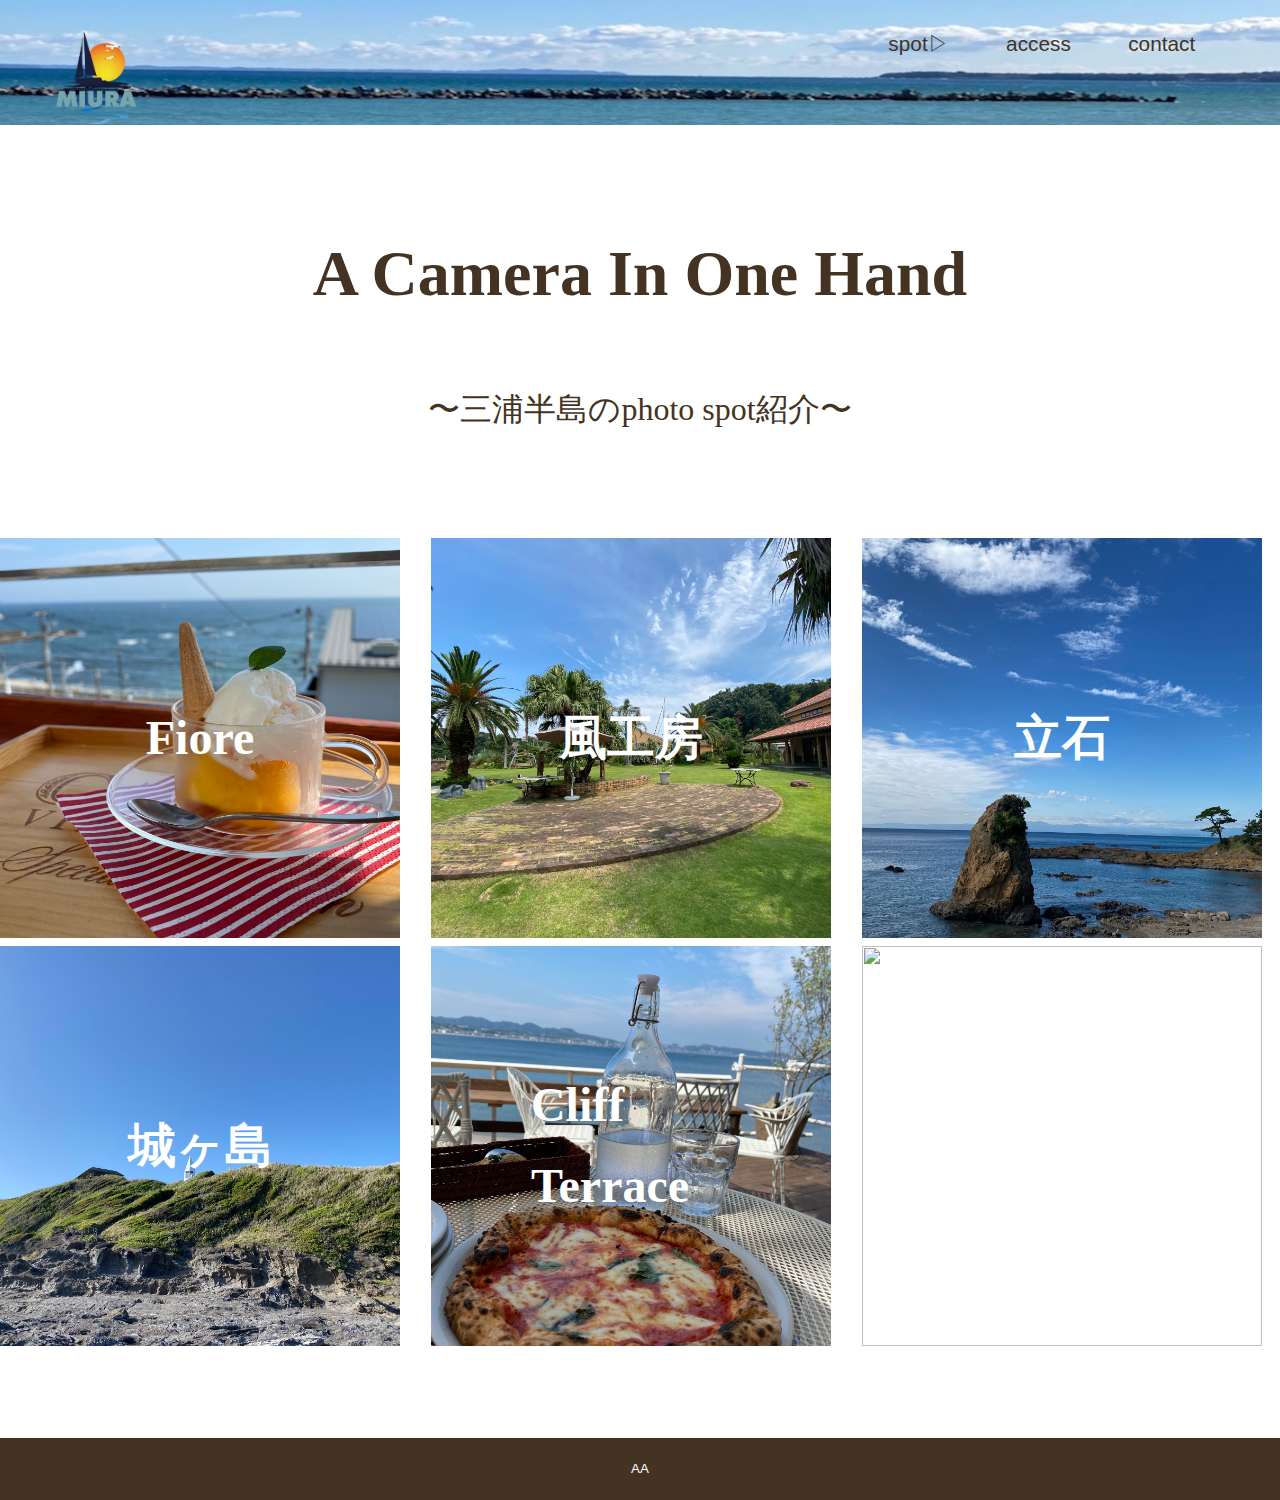
==== commit 0f3861c1: "Update index.html" ====
--- a/index.html
+++ b/index.html
@@ -18,7 +18,7 @@
   <body>
     <div id="home" class="big-bg">
       <header class="page-header wrapper">
-        <h1><a href="index.html"><img src="images/mainlogo.png"></a></h1>
+        <h1><a href="index.html"><img class="logo" src="images/mainlogo.png"></a></h1>
        <!--メニュー-->
         <nav id="nav">
           <ul class="main-nav">
--- a/style.css
+++ b/style.css
@@ -1,11 +1,6 @@
 @charset "UTF-8";
 /*　共通部分
 ------------------------------ */
-/*HEADER */
-.logo {
-   width: 90px;
-   margin-top: 5px;
-}
 html {
    font-size:100%;
 }
@@ -20,6 +15,11 @@
 }
 img {
     max-width: 100%;
+}
+/*header*/
+.logo {
+   width: 90px;
+   margin-top: 5px;
 }
 /*header背景*/
 .page-header {
@@ -372,7 +372,7 @@
     width: 100%;
 }
 /*access------------------------------------------------*/
-.access-title {
+.access-info {
     font-size: 2.5rem;
     font-family: "遊ゴシック体";
     text-transform: uppercase;
@@ -380,7 +380,7 @@
     text-align: center;
     color: #432;
 }
-.access-title p {
+.access-info p {
     background-color: blanchedalmond;
     margin: 50px 10px;
 }
@@ -391,6 +391,9 @@
 .access-contents img {
     width: auto;
     height: auto;
+}
+#access .location-map {
+   width: 70%;
 }
 
 /* Contact---------------------------------------------*/
